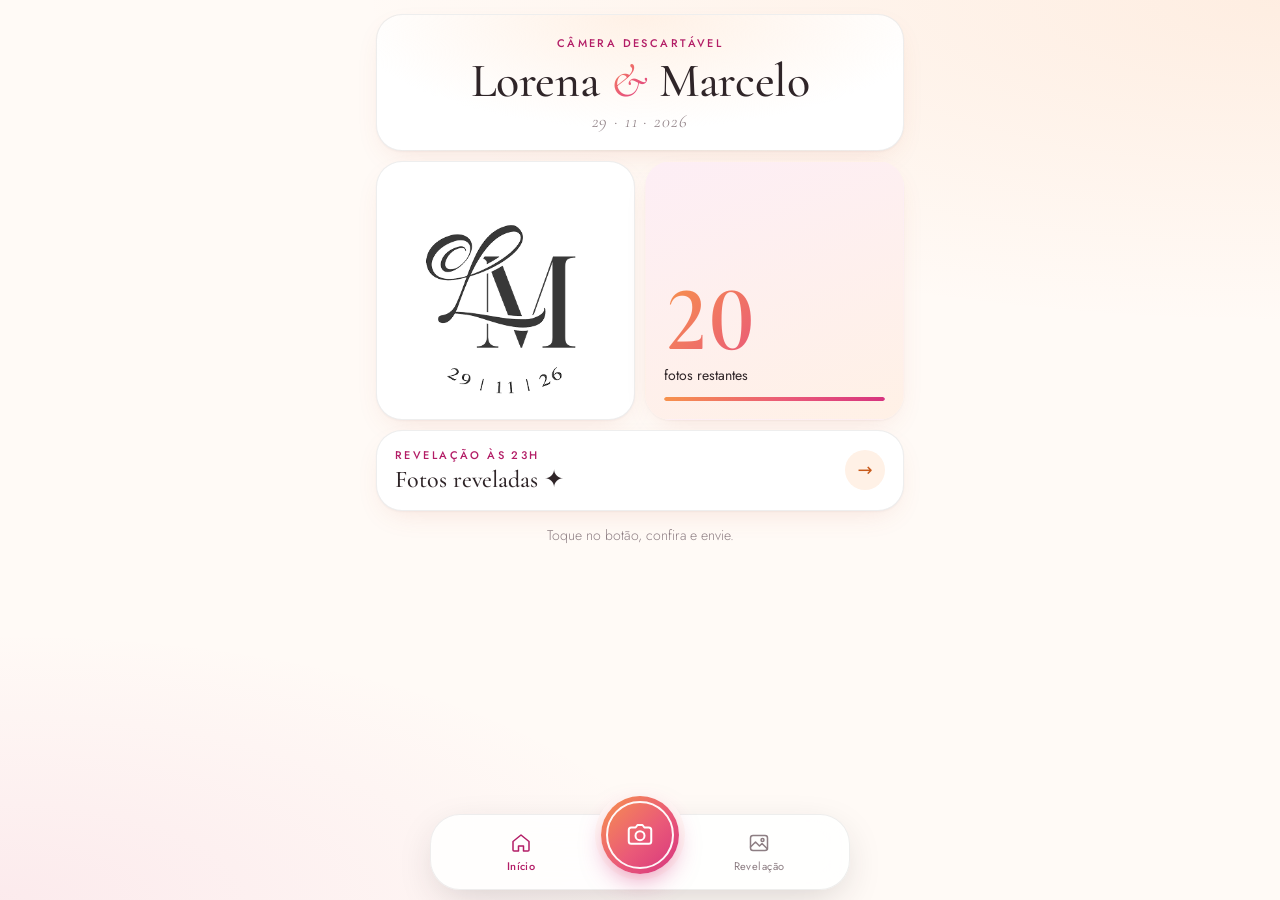
==== index.html @ 5a75c156 "Câmera descartável digital do casamento de Lorena e Marcelo - PWA instalável: manifest, service work" ====
<!doctype html>
<html lang="pt-BR">
<head>
  <meta charset="utf-8" />
  <meta name="viewport" content="width=device-width, initial-scale=1, viewport-fit=cover" />
  <meta name="theme-color" content="#fffaf6" />
  <meta name="description" content="Câmera descartável digital do casamento de Lorena e Marcelo." />
  <link rel="manifest" href="manifest.webmanifest" />
  <link rel="icon" type="image/png" sizes="32x32" href="assets/icons/favicon-32.png" />
  <link rel="apple-touch-icon" href="assets/icons/apple-touch-icon.png" />
  <meta name="mobile-web-app-capable" content="yes" />
  <meta name="apple-mobile-web-app-capable" content="yes" />
  <meta name="apple-mobile-web-app-title" content="Lorena &amp; Marcelo" />
  <meta name="apple-mobile-web-app-status-bar-style" content="default" />
  <link rel="preconnect" href="https://fonts.googleapis.com" />
  <link rel="preconnect" href="https://fonts.gstatic.com" crossorigin />
  <link rel="stylesheet" href="https://fonts.googleapis.com/css2?family=Cormorant+Garamond:ital,wght@0,500;0,600;1,400;1,500&family=Jost:wght@300;400;500&display=swap" />
  <title>Casamento de Lorena e Marcelo — câmera descartável</title>
  <link rel="stylesheet" href="styles.css" />
</head>
<body class="has-nav">
  <main class="page">
    <div class="bento">
      <section class="tile tile-hero">
        <p class="eyebrow">câmera descartável</p>
        <h1 id="eventName" class="names">Lorena <span class="amp">&amp;</span> Marcelo</h1>
        <p class="date">29 · 11 · 2026</p>
      </section>

      <section class="tile tile-logo" aria-hidden="true">
        <img src="assets/logo-mini.png" alt="" class="logo" />
      </section>

      <section class="tile tile-count" aria-live="polite">
        <span id="counterNumber" class="count-number">20</span>
        <span id="counterLabel" class="count-label">fotos restantes</span>
        <span class="count-bar"><span id="counterBar"></span></span>
      </section>

      <a class="tile tile-reveal" href="gallery.html">
        <span class="reveal-text">
          <span class="tile-kicker">revelação às 23h</span>
          <span id="revealCountdown" class="reveal-time">--</span>
        </span>
        <span class="tile-arrow" aria-hidden="true">→</span>
      </a>
    </div>

    <p class="hint">Toque no botão, confira e envie.</p>
  </main>

  <div id="toast" class="toast" role="status" aria-live="polite" hidden></div>

  <nav class="bottom-nav" aria-label="Navegação">
    <a class="nav-item is-active" href="index.html" aria-current="page">
      <svg viewBox="0 0 24 24" aria-hidden="true"><path d="M4 10.5 12 4l8 6.5V19a1 1 0 0 1-1 1h-4.5v-5h-5v5H5a1 1 0 0 1-1-1z"/></svg>
      <span>Início</span>
    </a>
    <button id="cameraButton" class="shutter" type="button" aria-label="Tirar foto">
      <span class="shutter-core">
        <svg viewBox="0 0 24 24" aria-hidden="true"><path d="M8.5 6 10 4h4l1.5 2H19a2 2 0 0 1 2 2v9a2 2 0 0 1-2 2H5a2 2 0 0 1-2-2V8a2 2 0 0 1 2-2z"/><circle cx="12" cy="12.5" r="3.6"/></svg>
      </span>
    </button>
    <a class="nav-item" href="gallery.html">
      <svg viewBox="0 0 24 24" aria-hidden="true"><rect x="3.5" y="4.5" width="17" height="15" rx="2.5"/><path d="m3.5 16 5-5 4 4 2.5-2.5 5.5 5.5"/><circle cx="15.5" cy="9" r="1.5"/></svg>
      <span>Revelação</span>
    </a>
  </nav>

  <input id="cameraInput" class="sr-only" type="file" accept="image/*" capture="environment" />

  <div id="previewSheet" class="sheet" role="dialog" aria-modal="true" aria-labelledby="sheetTitle" hidden>
    <header class="sheet-header">
      <p id="sheetTitle" class="sheet-title">Sua foto</p>
      <button id="closeSheet" class="icon-button" type="button" aria-label="Descartar foto">×</button>
    </header>
    <div class="sheet-photo">
      <img id="preview" alt="Prévia da foto" />
      <p id="previewLoading" class="sheet-loading">Revelando…</p>
    </div>
    <div class="sheet-actions">
      <button id="retakeButton" class="btn btn-ghost" type="button">Tirar outra</button>
      <button id="uploadButton" class="btn btn-primary" type="button" disabled>Enviar foto</button>
    </div>
    <p class="sheet-note">Ao enviar, você compartilha a foto com Lorena e Marcelo.</p>
  </div>

  <iframe id="uploadFrame" name="uploadFrame" class="hidden-frame" title="Upload" tabindex="-1"></iframe>
  <form id="uploadForm" class="hidden-form" method="post" target="uploadFrame"></form>

  <script src="config.js"></script>
  <script src="app.js"></script>
  <script src="pwa.js"></script>
</body>
</html>
---- styles.css ----
:root {
  color-scheme: light;
  --bg: #fffaf6;
  --surface: #ffffff;
  --peach: #fff1e6;
  --blush: #fdeef5;
  --ink: #2f2528;
  --muted: #8d7e83;
  --line: rgba(47, 37, 40, .08);
  --orange: #f2803f;
  --orange-deep: #c85a1a;
  --fuchsia: #d6337f;
  --fuchsia-deep: #b31d66;
  --grad: linear-gradient(135deg, #f7934c 0%, #ea5a78 55%, #d6337f 100%);
  --success: #2f8f5b;
  --danger: #c0392b;
  --radius: 26px;
  --gap: 10px;
  --nav-h: 76px;
  --safe-b: env(safe-area-inset-bottom, 0px);
  --shadow: 0 1px 2px rgba(47, 37, 40, .04), 0 10px 30px -12px rgba(200, 90, 60, .18);
  --serif: "Cormorant Garamond", "Times New Roman", serif;
  --sans: "Jost", ui-sans-serif, system-ui, -apple-system, "Segoe UI", sans-serif;
}

* { box-sizing: border-box; -webkit-tap-highlight-color: transparent; }
html { -webkit-text-size-adjust: 100%; }
html, body { margin: 0; min-height: 100%; }
body {
  font-family: var(--sans);
  font-weight: 300;
  color: var(--ink);
  background:
    radial-gradient(120% 60% at 100% 0%, rgba(247, 147, 76, .12), transparent 60%),
    radial-gradient(90% 50% at 0% 100%, rgba(214, 51, 127, .08), transparent 60%),
    var(--bg);
  background-attachment: fixed;
}
body.has-nav { padding-bottom: calc(var(--nav-h) + var(--safe-b) + 12px); }
body.sheet-open { overflow: hidden; }
button, input { font: inherit; color: inherit; }
img { display: block; max-width: 100%; }
a { color: inherit; }

.page {
  width: min(100%, 560px);
  margin: 0 auto;
  padding: calc(14px + env(safe-area-inset-top)) 16px 8px;
}

/* ---------- Bento ---------- */
.bento {
  display: grid;
  grid-template-columns: 1fr 1fr;
  grid-template-areas:
    "hero  hero"
    "logo  count"
    "reveal reveal";
  gap: var(--gap);
}
.tile {
  position: relative;
  border-radius: var(--radius);
  background: var(--surface);
  border: 1px solid var(--line);
  box-shadow: var(--shadow);
  padding: 18px;
  overflow: hidden;
  animation: rise .5s cubic-bezier(.2, .8, .2, 1) both;
}
.tile:nth-child(2) { animation-delay: .05s; }
.tile:nth-child(3) { animation-delay: .1s; }
.tile:nth-child(4) { animation-delay: .15s; }

.eyebrow, .tile-kicker {
  margin: 0;
  font-size: 11px;
  font-weight: 500;
  letter-spacing: .22em;
  text-transform: uppercase;
  color: var(--fuchsia-deep);
}

.tile-hero {
  grid-area: hero;
  text-align: center;
  padding: 20px 18px 18px;
  background:
    radial-gradient(80% 120% at 50% 0%, var(--peach), transparent 70%),
    var(--surface);
}
.names {
  margin: 6px 0 4px;
  font-family: var(--serif);
  font-weight: 500;
  font-size: clamp(34px, 10.5vw, 48px);
  line-height: 1.02;
  letter-spacing: -.01em;
}
.amp {
  font-style: italic;
  font-weight: 400;
  background: var(--grad);
  -webkit-background-clip: text;
  background-clip: text;
  color: transparent;
  padding: 0 .04em;
}
.date {
  margin: 0;
  font-family: var(--serif);
  font-style: italic;
  font-size: 18px;
  color: var(--muted);
  letter-spacing: .08em;
}

.tile-logo {
  grid-area: logo;
  display: grid;
  place-items: center;
  aspect-ratio: 1;
  padding: 14px;
}
.tile-logo .logo { width: 100%; height: 100%; object-fit: contain; }

.tile-count {
  grid-area: count;
  display: flex;
  flex-direction: column;
  justify-content: flex-end;
  aspect-ratio: 1;
  background: linear-gradient(160deg, var(--blush), var(--peach));
  border-color: transparent;
}
.count-number {
  font-family: var(--serif);
  font-weight: 600;
  font-size: clamp(64px, 20vw, 92px);
  line-height: .85;
  background: var(--grad);
  -webkit-background-clip: text;
  background-clip: text;
  color: transparent;
  font-variant-numeric: lining-nums tabular-nums;
}
.count-number.bump { animation: bump .5s cubic-bezier(.3, 1.6, .5, 1); }
.count-label { margin-top: 6px; font-size: 14px; font-weight: 400; color: var(--ink); }
.count-bar {
  margin-top: 12px;
  height: 4px;
  border-radius: 99px;
  background: rgba(255, 255, 255, .8);
  overflow: hidden;
}
.count-bar span {
  display: block;
  height: 100%;
  width: 100%;
  border-radius: inherit;
  background: var(--grad);
  transition: width .6s cubic-bezier(.2, .8, .2, 1);
}

.tile-reveal {
  grid-area: reveal;
  display: flex;
  align-items: center;
  justify-content: space-between;
  gap: 12px;
  padding: 16px 18px;
  text-decoration: none;
  transition: transform .2s ease;
}
.tile-reveal:active { transform: scale(.985); }
.reveal-text { display: grid; gap: 2px; }
.reveal-time { font-family: var(--serif); font-size: 24px; font-weight: 500; }
.tile-arrow {
  flex: none;
  display: grid;
  place-items: center;
  width: 40px;
  height: 40px;
  border-radius: 50%;
  background: var(--peach);
  color: var(--orange-deep);
  font-size: 18px;
}

.hint {
  margin: 14px 0 0;
  text-align: center;
  font-size: 14px;
  color: var(--muted);
}

/* ---------- Bottom nav ---------- */
.bottom-nav {
  position: fixed;
  z-index: 20;
  left: 50%;
  bottom: calc(10px + var(--safe-b));
  transform: translateX(-50%);
  width: min(calc(100% - 24px), 420px);
  height: var(--nav-h);
  display: grid;
  grid-template-columns: 1fr auto 1fr;
  align-items: center;
  padding: 0 10px;
  border-radius: 30px;
  background: rgba(255, 255, 255, .86);
  -webkit-backdrop-filter: saturate(1.6) blur(18px);
  backdrop-filter: saturate(1.6) blur(18px);
  border: 1px solid var(--line);
  box-shadow: 0 12px 40px -10px rgba(47, 37, 40, .22);
}
.nav-item {
  display: grid;
  justify-items: center;
  gap: 3px;
  padding: 8px 0;
  text-decoration: none;
  font-size: 11px;
  font-weight: 400;
  letter-spacing: .04em;
  color: var(--muted);
  transition: color .2s ease;
}
.nav-item svg {
  width: 24px;
  height: 24px;
  fill: none;
  stroke: currentColor;
  stroke-width: 1.5;
  stroke-linejoin: round;
  stroke-linecap: round;
}
.nav-item.is-active { color: var(--fuchsia-deep); font-weight: 500; }

.shutter {
  position: relative;
  width: 78px;
  height: 78px;
  margin-top: -34px;
  padding: 5px;
  border: 0;
  border-radius: 50%;
  background: var(--grad);
  box-shadow: 0 10px 26px -6px rgba(214, 51, 127, .55), 0 0 0 6px var(--bg);
  cursor: pointer;
  transition: transform .18s ease, filter .2s ease, box-shadow .2s ease;
  text-decoration: none;
}
.shutter-core {
  display: grid;
  place-items: center;
  width: 100%;
  height: 100%;
  border-radius: 50%;
  border: 2.5px solid rgba(255, 255, 255, .95);
  color: #fff;
}
.shutter svg {
  width: 30px;
  height: 30px;
  fill: none;
  stroke: currentColor;
  stroke-width: 1.6;
  stroke-linejoin: round;
}
.shutter:active { transform: scale(.92); }
.shutter:focus-visible { outline: 3px solid var(--orange); outline-offset: 4px; }
.shutter:disabled { filter: grayscale(1) opacity(.45); cursor: not-allowed; box-shadow: 0 0 0 6px var(--bg); }

/* ---------- Toast ---------- */
.toast {
  position: fixed;
  z-index: 25;
  left: 50%;
  bottom: calc(var(--nav-h) + var(--safe-b) + 30px);
  transform: translate(-50%, 8px);
  max-width: calc(100% - 40px);
  padding: 10px 16px;
  border-radius: 99px;
  background: var(--ink);
  color: #fff;
  font-size: 13px;
  font-weight: 400;
  text-align: center;
  opacity: 0;
  transition: opacity .25s ease, transform .25s ease;
  pointer-events: none;
}
.toast.is-visible { opacity: 1; transform: translate(-50%, 0); }
.toast.ok { background: var(--success); }
.toast.error { background: var(--danger); }

/* ---------- Preview sheet ---------- */
.sheet {
  position: fixed;
  z-index: 40;
  inset: 0;
  display: flex;
  flex-direction: column;
  gap: 14px;
  padding: calc(12px + env(safe-area-inset-top)) 16px calc(16px + var(--safe-b));
  background: var(--bg);
  opacity: 0;
  transform: translateY(24px);
  transition: opacity .26s ease, transform .26s cubic-bezier(.2, .8, .2, 1);
}
.sheet.is-open { opacity: 1; transform: none; }
.sheet-header { display: flex; align-items: center; justify-content: space-between; }
.sheet-title { margin: 0; font-family: var(--serif); font-size: 26px; font-weight: 500; }
.icon-button {
  width: 42px;
  height: 42px;
  border: 1px solid var(--line);
  border-radius: 50%;
  background: var(--surface);
  font-size: 24px;
  line-height: 1;
  cursor: pointer;
}
.sheet-photo {
  position: relative;
  flex: 1;
  min-height: 0;
  display: grid;
  place-items: center;
  border-radius: var(--radius);
  background: var(--surface);
  border: 1px solid var(--line);
  box-shadow: var(--shadow);
  overflow: hidden;
}
.sheet-photo img {
  width: 100%;
  height: 100%;
  object-fit: contain;
  opacity: 0;
  transform: scale(.98);
  transition: opacity .35s ease, transform .35s ease;
}
.sheet.has-photo .sheet-photo img { opacity: 1; transform: none; }
.sheet-loading {
  position: absolute;
  margin: 0;
  font-family: var(--serif);
  font-style: italic;
  font-size: 22px;
  color: var(--muted);
  animation: pulse 1.2s ease-in-out infinite;
}
.sheet.has-photo .sheet-loading { display: none; }
.sheet-actions { display: grid; grid-template-columns: 1fr 1.4fr; gap: 10px; }
.sheet-note { margin: -4px 0 0; text-align: center; font-size: 12px; color: var(--muted); }

.btn {
  min-height: 56px;
  padding: 0 18px;
  border: 0;
  border-radius: 20px;
  font-size: 16px;
  font-weight: 500;
  letter-spacing: .02em;
  cursor: pointer;
  transition: transform .15s ease, opacity .2s ease;
}
.btn:active { transform: scale(.97); }
.btn:disabled { opacity: .45; cursor: not-allowed; }
.btn-primary { background: var(--grad); color: #fff; box-shadow: 0 10px 24px -10px rgba(214, 51, 127, .7); }
.btn-ghost { background: var(--surface); border: 1px solid var(--line); color: var(--ink); }
.btn-small { min-height: 40px; padding: 0 16px; border-radius: 14px; font-size: 14px; }

/* ---------- Galeria ---------- */
.gallery-bento { grid-template-areas: "hero hero" "lock lock"; }
.tile-lock {
  grid-area: lock;
  text-align: center;
  padding: 26px 18px 24px;
  background: linear-gradient(160deg, var(--blush), var(--peach));
  border-color: transparent;
}
.tile-lock h2 { margin: 6px 0 4px; font-family: var(--serif); font-weight: 500; font-size: 26px; }
.tile-lock p { margin: 0; font-size: 14px; color: var(--muted); }
.countdown {
  margin-top: 14px;
  font-family: var(--serif);
  font-weight: 600;
  font-size: clamp(44px, 13vw, 64px);
  line-height: 1;
  font-variant-numeric: lining-nums tabular-nums;
  background: var(--grad);
  -webkit-background-clip: text;
  background-clip: text;
  color: transparent;
}
.gallery-header {
  display: flex;
  justify-content: space-between;
  align-items: center;
  gap: 12px;
  margin: 18px 2px 10px;
}
.gallery-header p { margin: 0; font-family: var(--serif); font-size: 22px; font-style: italic; }
.gallery-grid {
  display: grid;
  grid-template-columns: repeat(3, 1fr);
  grid-auto-rows: 1fr;
  grid-auto-flow: dense;
  gap: 8px;
}
.gallery-grid a {
  display: block;
  aspect-ratio: 1;
  border-radius: 18px;
  overflow: hidden;
  background: var(--peach);
}
.gallery-grid a:nth-child(7n + 1) { grid-column: span 2; grid-row: span 2; }
.gallery-grid img { width: 100%; height: 100%; object-fit: cover; transition: transform .3s ease; }
.gallery-grid a:hover img { transform: scale(1.03); }
.gallery-message { margin: 12px 0 0; text-align: center; font-size: 14px; color: var(--muted); }

/* ---------- Utils ---------- */
.sr-only, .hidden-frame, .hidden-form {
  position: absolute !important;
  width: 1px !important;
  height: 1px !important;
  padding: 0 !important;
  margin: -1px !important;
  overflow: hidden !important;
  clip: rect(0, 0, 0, 0) !important;
  white-space: nowrap !important;
  border: 0 !important;
}
[hidden] { display: none !important; }

@keyframes rise { from { opacity: 0; transform: translateY(10px); } to { opacity: 1; transform: none; } }
@keyframes bump { 0% { transform: scale(1); } 40% { transform: scale(1.14); } 100% { transform: scale(1); } }
@keyframes pulse { 50% { opacity: .45; } }

/* Telas baixas (iPhone SE e afins): compacta para caber na primeira dobra. */
@media (max-height: 700px) {
  .page { padding-top: calc(10px + env(safe-area-inset-top)); }
  .tile-hero { padding: 14px 16px; }
  .names { font-size: 34px; }
  .tile-logo, .tile-count { aspect-ratio: 1.15; }
  .count-number { font-size: 60px; }
  .tile-reveal { padding: 12px 16px; }
  .hint { margin-top: 10px; }
}

@media (min-width: 640px) {
  .gallery-page { width: min(100%, 980px); }
  .gallery-grid { grid-template-columns: repeat(4, 1fr); }
}

@media (prefers-reduced-motion: reduce) {
  *, *::before, *::after { animation: none !important; transition: none !important; }
}
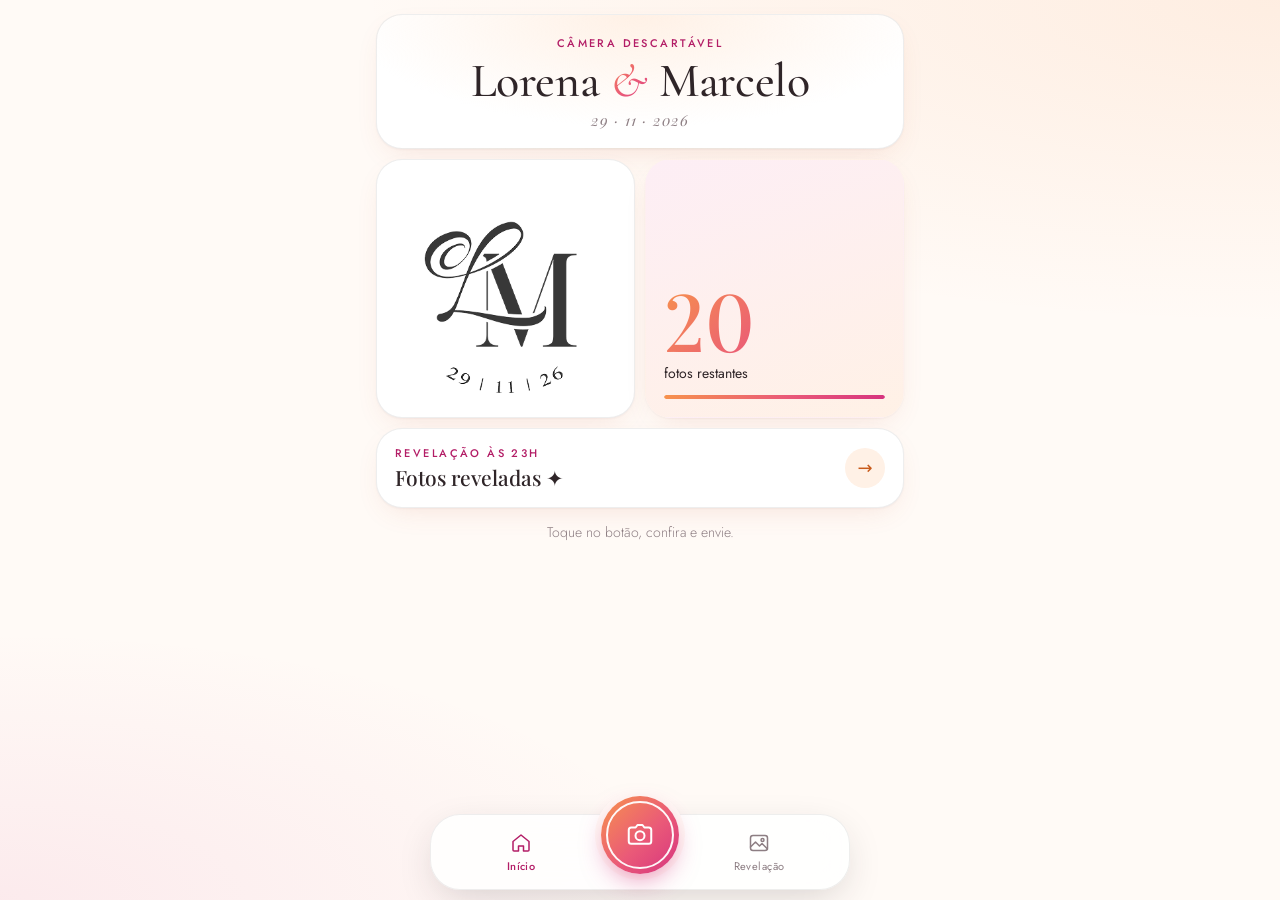
==== commit 250dce0c: "Logo inteira no quadro e números em Playfair Display - Logo posicionada com margem fixa e object-fit" ====
--- a/index.html
+++ b/index.html
@@ -14,7 +14,7 @@
   <meta name="apple-mobile-web-app-status-bar-style" content="default" />
   <link rel="preconnect" href="https://fonts.googleapis.com" />
   <link rel="preconnect" href="https://fonts.gstatic.com" crossorigin />
-  <link rel="stylesheet" href="https://fonts.googleapis.com/css2?family=Cormorant+Garamond:ital,wght@0,500;0,600;1,400;1,500&family=Jost:wght@300;400;500&display=swap" />
+  <link rel="stylesheet" href="https://fonts.googleapis.com/css2?family=Cormorant+Garamond:ital,wght@0,500;0,600;1,400;1,500&family=Jost:wght@300;400;500&family=Playfair+Display:ital,wght@0,500;1,400&display=swap" />
   <title>Casamento de Lorena e Marcelo — câmera descartável</title>
   <link rel="stylesheet" href="styles.css" />
 </head>
--- a/styles.css
+++ b/styles.css
@@ -20,6 +20,7 @@
   --safe-b: env(safe-area-inset-bottom, 0px);
   --shadow: 0 1px 2px rgba(47, 37, 40, .04), 0 10px 30px -12px rgba(200, 90, 60, .18);
   --serif: "Cormorant Garamond", "Times New Roman", serif;
+  --num: "Playfair Display", Georgia, "Times New Roman", serif; /* números: serifada e legível */
   --sans: "Jost", ui-sans-serif, system-ui, -apple-system, "Segoe UI", sans-serif;
 }
 
@@ -108,9 +109,9 @@
 }
 .date {
   margin: 0;
-  font-family: var(--serif);
+  font-family: var(--num);
   font-style: italic;
-  font-size: 18px;
+  font-size: 15px;
   color: var(--muted);
   letter-spacing: .08em;
 }
@@ -122,7 +123,13 @@
   aspect-ratio: 1;
   padding: 14px;
 }
-.tile-logo .logo { width: 100%; height: 100%; object-fit: contain; }
+.tile-logo .logo {
+  position: absolute;
+  inset: 12px;
+  width: calc(100% - 24px);
+  height: calc(100% - 24px);
+  object-fit: contain;
+}
 
 .tile-count {
   grid-area: count;
@@ -134,10 +141,10 @@
   border-color: transparent;
 }
 .count-number {
-  font-family: var(--serif);
-  font-weight: 600;
-  font-size: clamp(64px, 20vw, 92px);
-  line-height: .85;
+  font-family: var(--num);
+  font-weight: 500;
+  font-size: clamp(56px, 17vw, 80px);
+  line-height: .95;
   background: var(--grad);
   -webkit-background-clip: text;
   background-clip: text;
@@ -174,7 +181,7 @@
 }
 .tile-reveal:active { transform: scale(.985); }
 .reveal-text { display: grid; gap: 2px; }
-.reveal-time { font-family: var(--serif); font-size: 24px; font-weight: 500; }
+.reveal-time { font-family: var(--num); font-size: 21px; font-weight: 500; }
 .tile-arrow {
   flex: none;
   display: grid;
@@ -275,7 +282,7 @@
 /* ---------- Toast ---------- */
 .toast {
   position: fixed;
-  z-index: 25;
+  z-index: 50; /* acima da tela de prévia, para erros ficarem visíveis */
   left: 50%;
   bottom: calc(var(--nav-h) + var(--safe-b) + 30px);
   transform: translate(-50%, 8px);
@@ -386,9 +393,9 @@
 .tile-lock p { margin: 0; font-size: 14px; color: var(--muted); }
 .countdown {
   margin-top: 14px;
-  font-family: var(--serif);
-  font-weight: 600;
-  font-size: clamp(44px, 13vw, 64px);
+  font-family: var(--num);
+  font-weight: 500;
+  font-size: clamp(38px, 11vw, 56px);
   line-height: 1;
   font-variant-numeric: lining-nums tabular-nums;
   background: var(--grad);
@@ -447,7 +454,7 @@
   .tile-hero { padding: 14px 16px; }
   .names { font-size: 34px; }
   .tile-logo, .tile-count { aspect-ratio: 1.15; }
-  .count-number { font-size: 60px; }
+  .count-number { font-size: 54px; }
   .tile-reveal { padding: 12px 16px; }
   .hint { margin-top: 10px; }
 }
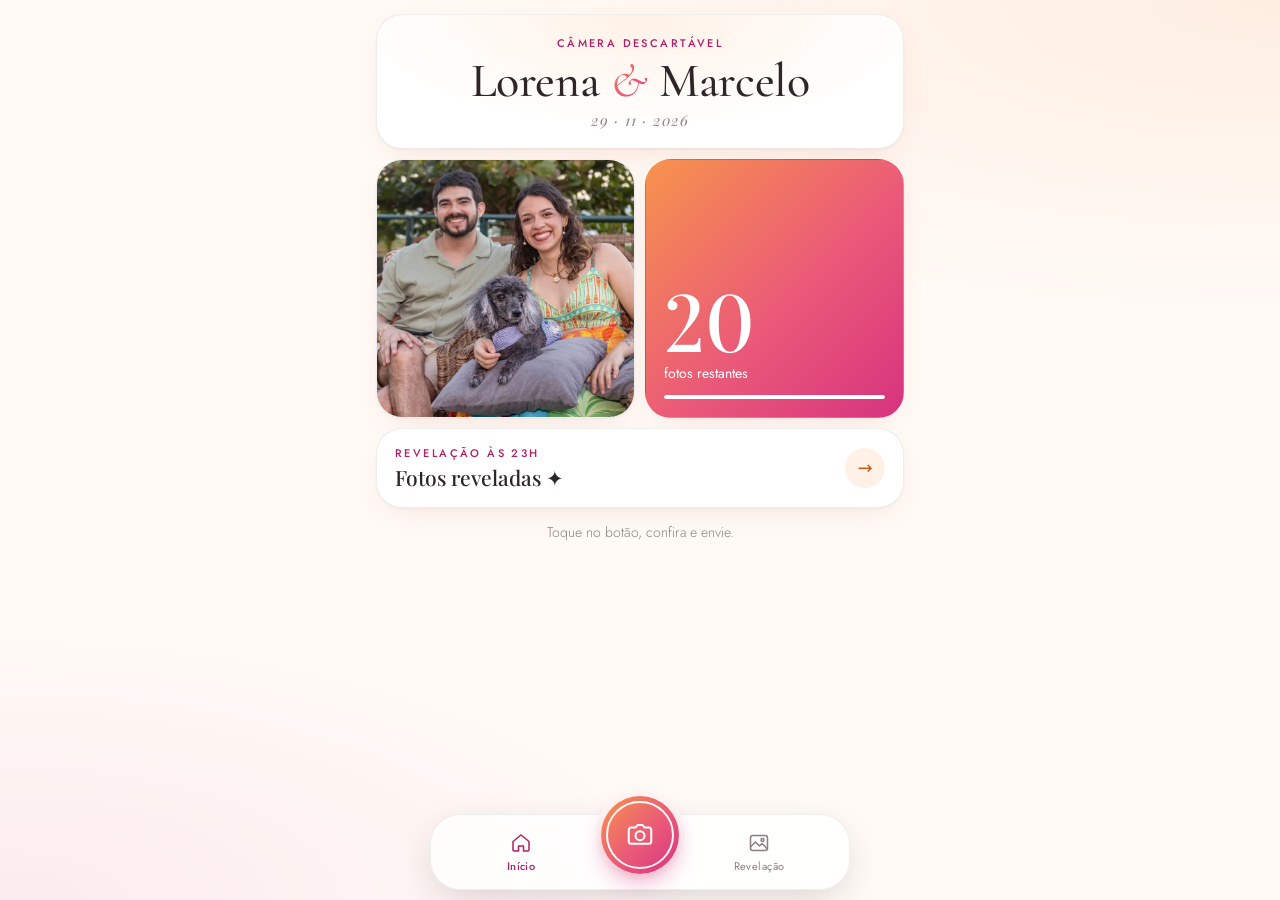
==== commit d581ea0b: "Foto dos noivos no lugar da logo e contador com gradiente Co-Authored-By: Claude Opus 5.5 <noreply@a" ====
--- a/index.html
+++ b/index.html
@@ -27,8 +27,8 @@
         <p class="date">29 · 11 · 2026</p>
       </section>
 
-      <section class="tile tile-logo" aria-hidden="true">
-        <img src="assets/logo-mini.png" alt="" class="logo" />
+      <section class="tile tile-logo" id="logoTile">
+        <img src="assets/foto-noivos.webp" alt="" class="logo" />
       </section>
 
       <section class="tile tile-count" aria-live="polite">
@@ -85,6 +85,20 @@
     <p class="sheet-note">Ao enviar, você compartilha a foto com Lorena e Marcelo.</p>
   </div>
 
+  <div id="adminSheet" class="sheet admin-sheet" role="dialog" aria-modal="true" aria-labelledby="adminTitle" hidden>
+    <header class="sheet-header">
+      <p id="adminTitle" class="sheet-title">Área dos noivos</p>
+      <button id="closeAdmin" class="icon-button" type="button" aria-label="Fechar">×</button>
+    </header>
+    <form id="adminForm" class="admin-form" autocomplete="off">
+      <label for="adminPassword" class="tile-kicker">senha</label>
+      <input id="adminPassword" type="password" inputmode="text" autocomplete="current-password" required />
+      <button class="btn btn-ghost" type="submit" data-scope="device">Zerar este celular</button>
+      <button class="btn btn-primary" type="submit" data-scope="all">Zerar todos os convidados</button>
+      <p id="adminMessage" class="admin-message" role="status" aria-live="polite"></p>
+    </form>
+  </div>
+
   <iframe id="uploadFrame" name="uploadFrame" class="hidden-frame" title="Upload" tabindex="-1"></iframe>
   <form id="uploadForm" class="hidden-form" method="post" target="uploadFrame"></form>
 
--- a/styles.css
+++ b/styles.css
@@ -25,7 +25,7 @@
 }
 
 * { box-sizing: border-box; -webkit-tap-highlight-color: transparent; }
-html { -webkit-text-size-adjust: 100%; }
+html { -webkit-text-size-adjust: 100%; touch-action: manipulation; } /* sem zoom por toque duplo */
 html, body { margin: 0; min-height: 100%; }
 body {
   font-family: var(--sans);
@@ -121,14 +121,15 @@
   display: grid;
   place-items: center;
   aspect-ratio: 1;
-  padding: 14px;
+  padding: 0;
 }
 .tile-logo .logo {
   position: absolute;
-  inset: 12px;
-  width: calc(100% - 24px);
-  height: calc(100% - 24px);
-  object-fit: contain;
+  inset: 0;
+  width: 100%;
+  height: 100%;
+  object-fit: cover;
+  object-position: 55% 40%;
 }
 
 .tile-count {
@@ -137,27 +138,25 @@
   flex-direction: column;
   justify-content: flex-end;
   aspect-ratio: 1;
-  background: linear-gradient(160deg, var(--blush), var(--peach));
+  background: var(--grad);
   border-color: transparent;
+  color: #fff;
 }
 .count-number {
   font-family: var(--num);
   font-weight: 500;
   font-size: clamp(56px, 17vw, 80px);
   line-height: .95;
-  background: var(--grad);
-  -webkit-background-clip: text;
-  background-clip: text;
-  color: transparent;
+  color: #fff;
   font-variant-numeric: lining-nums tabular-nums;
 }
 .count-number.bump { animation: bump .5s cubic-bezier(.3, 1.6, .5, 1); }
-.count-label { margin-top: 6px; font-size: 14px; font-weight: 400; color: var(--ink); }
+.count-label { margin-top: 6px; font-size: 14px; font-weight: 400; color: #fff; }
 .count-bar {
   margin-top: 12px;
   height: 4px;
   border-radius: 99px;
-  background: rgba(255, 255, 255, .8);
+  background: rgba(255, 255, 255, .3);
   overflow: hidden;
 }
 .count-bar span {
@@ -165,7 +164,7 @@
   height: 100%;
   width: 100%;
   border-radius: inherit;
-  background: var(--grad);
+  background: #fff;
   transition: width .6s cubic-bezier(.2, .8, .2, 1);
 }
 
@@ -467,3 +466,29 @@
 @media (prefers-reduced-motion: reduce) {
   *, *::before, *::after { animation: none !important; transition: none !important; }
 }
+
+/* ---------- Painel admin (5 toques na logo ou #admin) ---------- */
+.tile-logo { cursor: default; -webkit-user-select: none; user-select: none; -webkit-touch-callout: none; touch-action: manipulation; }
+.tile-logo .logo { pointer-events: none; -webkit-user-drag: none; }
+.admin-sheet { justify-content: flex-start; }
+.admin-form {
+  display: grid;
+  gap: 12px;
+  margin-top: 8px;
+  padding: 20px 18px;
+  border-radius: var(--radius);
+  background: var(--surface);
+  border: 1px solid var(--line);
+  box-shadow: var(--shadow);
+}
+.admin-form input {
+  min-height: 52px;
+  padding: 0 16px;
+  border: 1px solid var(--line);
+  border-radius: 16px;
+  background: var(--bg);
+  font-size: 16px; /* 16px evita o zoom automático do iPhone */
+}
+.admin-form input:focus { outline: 2px solid var(--orange); outline-offset: 1px; }
+.admin-message { min-height: 20px; margin: 0; text-align: center; font-size: 14px; color: var(--muted); }
+.admin-message.error { color: var(--danger); }
